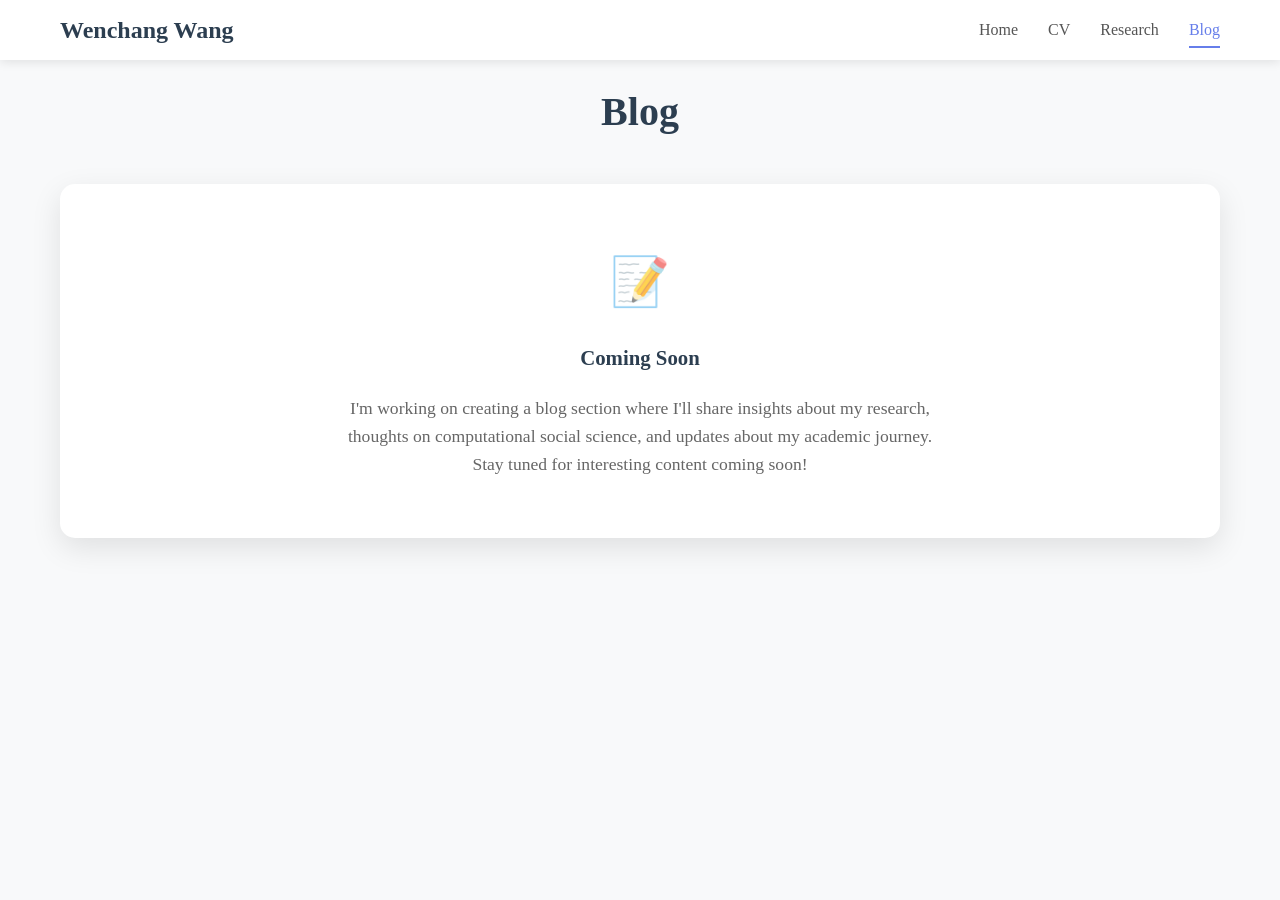
==== blog.html @ 527170c9 "Update contact info, remove upload section, change fonts to academic style" ====
<!DOCTYPE html>
<html lang="en">
<head>
    <meta charset="UTF-8">
    <meta name="viewport" content="width=device-width, initial-scale=1.0">
    <title>Blog - Wenchang Wang</title>
    <style>
        * {
            margin: 0;
            padding: 0;
            box-sizing: border-box;
        }

        body {
            font-family: 'Times New Roman', 'Georgia', 'Palatino', serif;
            line-height: 1.6;
            color: #333;
            background-color: #f8f9fa;
        }

        /* Navigation */
        .navbar {
            background: white;
            box-shadow: 0 2px 10px rgba(0,0,0,0.1);
            position: fixed;
            top: 0;
            width: 100%;
            z-index: 1000;
        }

        .nav-container {
            max-width: 1200px;
            margin: 0 auto;
            padding: 0 20px;
            display: flex;
            justify-content: space-between;
            align-items: center;
            height: 60px;
        }

        .nav-logo {
            font-size: 1.5rem;
            font-weight: 600;
            color: #2c3e50;
            text-decoration: none;
        }

        .nav-menu {
            display: flex;
            list-style: none;
            gap: 30px;
        }

        .nav-menu a {
            text-decoration: none;
            color: #555;
            font-weight: 500;
            transition: color 0.3s ease;
            padding: 8px 0;
            border-bottom: 2px solid transparent;
        }

        .nav-menu a:hover,
        .nav-menu a.active {
            color: #667eea;
            border-bottom-color: #667eea;
        }

        /* Main Content */
        .main-container {
            max-width: 1200px;
            margin: 80px auto 0;
            padding: 0 20px;
        }

        .page-title {
            text-align: center;
            color: #2c3e50;
            font-size: 2.5rem;
            margin-bottom: 40px;
            font-weight: 600;
        }

        .blog-section {
            background: white;
            border-radius: 15px;
            box-shadow: 0 10px 30px rgba(0, 0, 0, 0.1);
            padding: 60px 40px;
            margin-bottom: 30px;
            text-align: center;
        }

        .coming-soon {
            color: #667eea;
            font-size: 3rem;
            margin-bottom: 20px;
            opacity: 0.7;
        }

        .blog-message {
            color: #2c3e50;
            font-size: 1.3rem;
            margin-bottom: 20px;
        }

        .blog-description {
            color: #666;
            font-size: 1.1rem;
            max-width: 600px;
            margin: 0 auto;
            line-height: 1.6;
        }

        @media (max-width: 768px) {
            .nav-menu {
                gap: 15px;
            }

            .page-title {
                font-size: 2rem;
            }

            .blog-section {
                padding: 40px 20px;
            }

            .coming-soon {
                font-size: 2.5rem;
            }

            .blog-message {
                font-size: 1.1rem;
            }

            .blog-description {
                font-size: 1rem;
            }
        }
    </style>
</head>
<body>
    <!-- Navigation -->
    <nav class="navbar">
        <div class="nav-container">
            <a href="index.html" class="nav-logo">Wenchang Wang</a>
            <ul class="nav-menu">
                <li><a href="index.html">Home</a></li>
                <li><a href="cv.html">CV</a></li>
                <li><a href="research.html">Research</a></li>
                <li><a href="blog.html" class="active">Blog</a></li>
            </ul>
        </div>
    </nav>

    <!-- Main Content -->
    <div class="main-container">
        <h1 class="page-title">Blog</h1>

        <div class="blog-section">
            <div class="coming-soon">📝</div>
            <h2 class="blog-message">Coming Soon</h2>
            <p class="blog-description">
                I'm working on creating a blog section where I'll share insights about my research, 
                thoughts on computational social science, and updates about my academic journey. 
                Stay tuned for interesting content coming soon!
            </p>
        </div>
    </div>
</body>
</html>
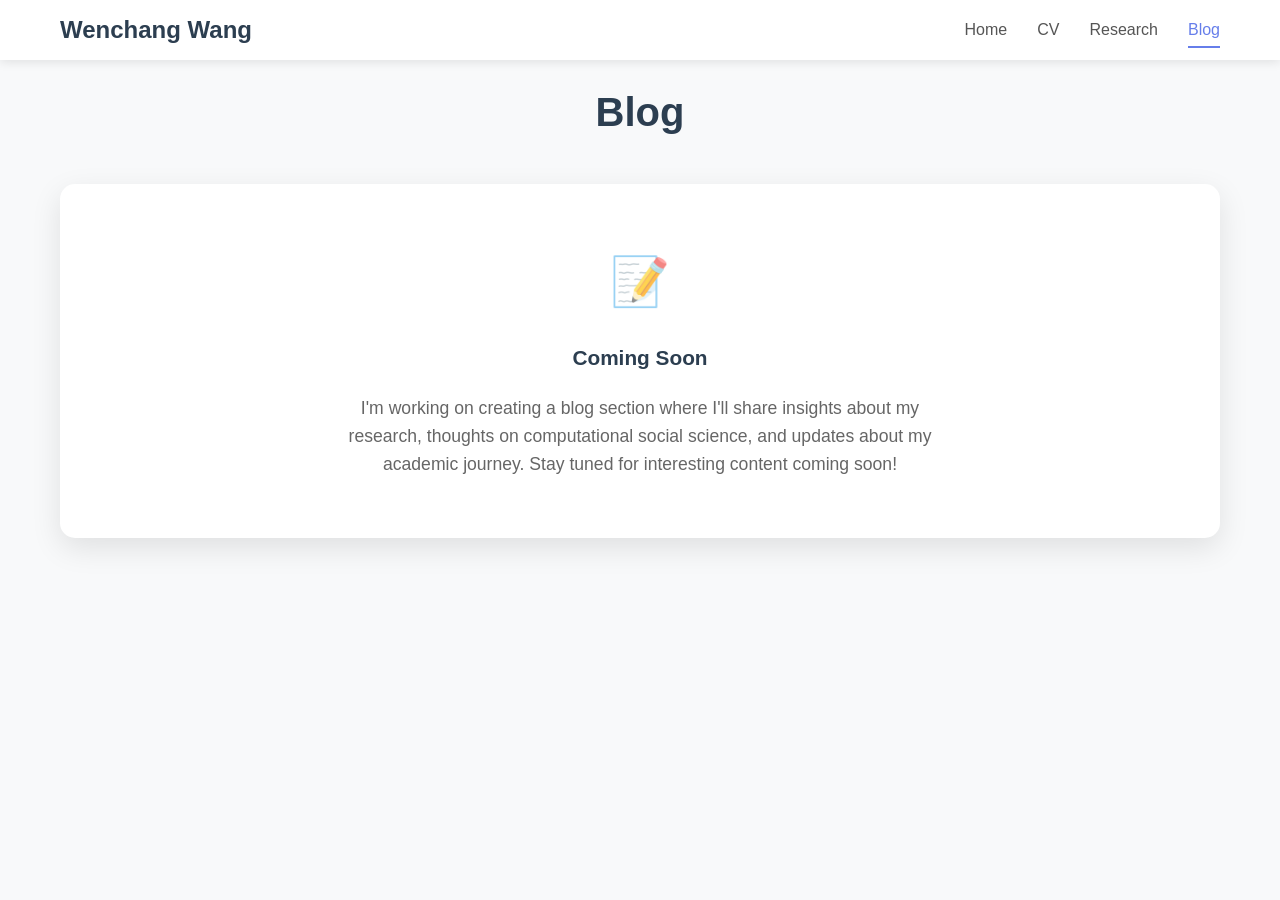
==== commit 49a2ea7a: "Update font to modern system fonts and fix X account to @divejira" ====
--- a/blog.html
+++ b/blog.html
@@ -12,7 +12,7 @@
         }
 
         body {
-            font-family: 'Times New Roman', 'Georgia', 'Palatino', serif;
+            font-family: -apple-system, BlinkMacSystemFont, 'Segoe UI', 'Roboto', 'Helvetica Neue', Arial, sans-serif;
             line-height: 1.6;
             color: #333;
             background-color: #f8f9fa;
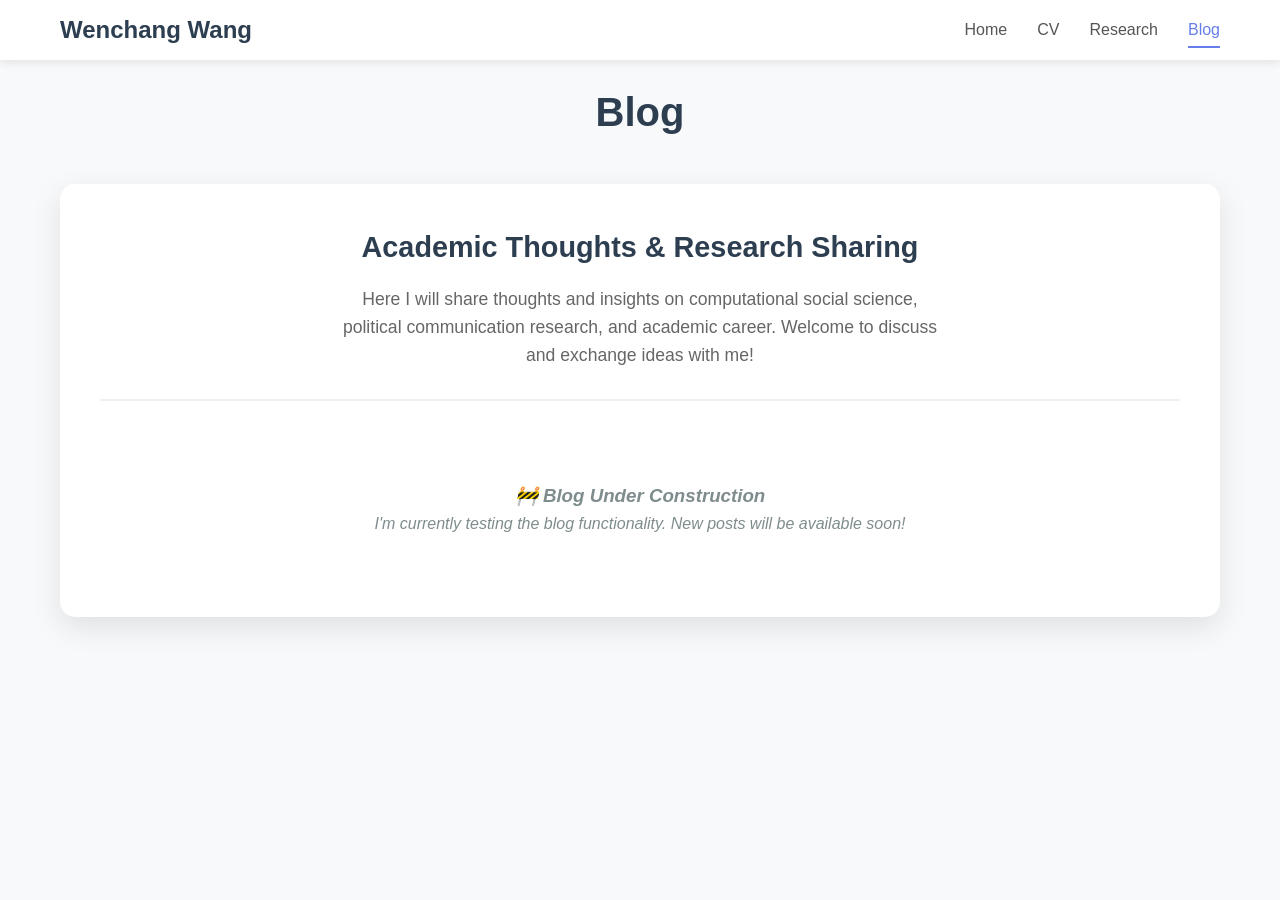
==== commit d8bded35: "Update homepage and blog: translate to English, add GitHub link, add favicon, disable blog posts for" ====
--- a/blog.html
+++ b/blog.html
@@ -85,25 +85,25 @@
             background: white;
             border-radius: 15px;
             box-shadow: 0 10px 30px rgba(0, 0, 0, 0.1);
-            padding: 60px 40px;
+            padding: 40px;
             margin-bottom: 30px;
+        }
+
+        .blog-intro {
             text-align: center;
-        }
-
-        .coming-soon {
-            color: #667eea;
-            font-size: 3rem;
-            margin-bottom: 20px;
-            opacity: 0.7;
-        }
-
-        .blog-message {
+            margin-bottom: 40px;
+            padding-bottom: 30px;
+            border-bottom: 2px solid #f0f0f0;
+        }
+
+        .blog-intro h2 {
             color: #2c3e50;
-            font-size: 1.3rem;
-            margin-bottom: 20px;
-        }
-
-        .blog-description {
+            font-size: 1.8rem;
+            margin-bottom: 15px;
+            font-weight: 600;
+        }
+
+        .blog-intro p {
             color: #666;
             font-size: 1.1rem;
             max-width: 600px;
@@ -111,6 +111,93 @@
             line-height: 1.6;
         }
 
+        .blog-list {
+            list-style: none;
+        }
+
+        .blog-item {
+            margin-bottom: 30px;
+            padding: 25px;
+            background: #f8f9fa;
+            border-radius: 10px;
+            border-left: 4px solid #667eea;
+            transition: all 0.3s ease;
+        }
+
+        .blog-item:hover {
+            transform: translateY(-2px);
+            box-shadow: 0 5px 15px rgba(0, 0, 0, 0.1);
+        }
+
+        .blog-item:last-child {
+            margin-bottom: 0;
+        }
+
+        .blog-title {
+            color: #2c3e50;
+            font-size: 1.3rem;
+            font-weight: 600;
+            margin-bottom: 10px;
+            line-height: 1.4;
+        }
+
+        .blog-title a {
+            color: inherit;
+            text-decoration: none;
+            transition: color 0.3s ease;
+        }
+
+        .blog-title a:hover {
+            color: #667eea;
+        }
+
+        .blog-meta {
+            color: #7f8c8d;
+            font-size: 0.9rem;
+            margin-bottom: 15px;
+            display: flex;
+            align-items: center;
+            gap: 20px;
+        }
+
+        .blog-date {
+            display: flex;
+            align-items: center;
+            gap: 5px;
+        }
+
+        .blog-category {
+            display: flex;
+            align-items: center;
+            gap: 5px;
+        }
+
+        .blog-excerpt {
+            color: #555;
+            line-height: 1.6;
+            margin-bottom: 15px;
+        }
+
+        .blog-read-more {
+            color: #667eea;
+            text-decoration: none;
+            font-weight: 500;
+            font-size: 0.95rem;
+            transition: color 0.3s ease;
+        }
+
+        .blog-read-more:hover {
+            color: #5a6fd8;
+            text-decoration: underline;
+        }
+
+        .no-posts {
+            text-align: center;
+            color: #7f8c8d;
+            font-style: italic;
+            padding: 40px 20px;
+        }
+
         @media (max-width: 768px) {
             .nav-menu {
                 gap: 15px;
@@ -121,19 +208,21 @@
             }
 
             .blog-section {
-                padding: 40px 20px;
-            }
-
-            .coming-soon {
-                font-size: 2.5rem;
-            }
-
-            .blog-message {
-                font-size: 1.1rem;
-            }
-
-            .blog-description {
-                font-size: 1rem;
+                padding: 20px;
+            }
+
+            .blog-item {
+                padding: 20px;
+            }
+
+            .blog-title {
+                font-size: 1.2rem;
+            }
+
+            .blog-meta {
+                flex-direction: column;
+                align-items: flex-start;
+                gap: 8px;
             }
         }
     </style>
@@ -157,13 +246,80 @@
         <h1 class="page-title">Blog</h1>
 
         <div class="blog-section">
-            <div class="coming-soon">📝</div>
-            <h2 class="blog-message">Coming Soon</h2>
-            <p class="blog-description">
-                I'm working on creating a blog section where I'll share insights about my research, 
-                thoughts on computational social science, and updates about my academic journey. 
-                Stay tuned for interesting content coming soon!
-            </p>
+            <div class="blog-intro">
+                <h2>Academic Thoughts & Research Sharing</h2>
+                <p>Here I will share thoughts and insights on computational social science, political communication research, and academic career. Welcome to discuss and exchange ideas with me!</p>
+            </div>
+
+            <!-- Blog posts are currently disabled for testing purposes -->
+            <!-- 
+            <ul class="blog-list">
+                <li class="blog-item">
+                    <h3 class="blog-title">
+                        <a href="blog/computational-social-science-introduction.html">Introduction to Computational Social Science: From Traditional Research to Data-Driven Methods</a>
+                    </h3>
+                    <div class="blog-meta">
+                        <div class="blog-date">
+                            <span>📅</span>
+                            <span>December 15, 2024</span>
+                        </div>
+                        <div class="blog-category">
+                            <span>🏷️</span>
+                            <span>Research Methods</span>
+                        </div>
+                    </div>
+                    <div class="blog-excerpt">
+                        Computational social science, as an emerging interdisciplinary field, is changing how we understand social phenomena. This article introduces the basic concepts and main research methods of computational social science, and how to combine traditional social science theories with modern computational technologies...
+                    </div>
+                    <a href="blog/computational-social-science-introduction.html" class="blog-read-more">Read More →</a>
+                </li>
+
+                <li class="blog-item">
+                    <h3 class="blog-title">
+                        <a href="blog/political-communication-online-communities.html">Political Communication in Online Communities: How Platform Policy Changes Affect User Behavior</a>
+                    </h3>
+                    <div class="blog-meta">
+                        <div class="blog-date">
+                            <span>📅</span>
+                            <span>December 10, 2024</span>
+                        </div>
+                        <div class="blog-category">
+                            <span>🏷️</span>
+                            <span>Political Communication</span>
+                        </div>
+                    </div>
+                    <div class="blog-excerpt">
+                        Social media platform policy changes have had profound impacts on users' political discussion behavior. Through analyzing Weibo platform data, we found that platform governance measures not only changed content distribution but also reshaped interaction patterns among users...
+                    </div>
+                    <a href="blog/political-communication-online-communities.html" class="blog-read-more">Read More →</a>
+                </li>
+
+                <li class="blog-item">
+                    <h3 class="blog-title">
+                        <a href="blog/multimodal-data-analysis.html">Applications and Challenges of Multimodal Data Analysis in Communication Research</a>
+                    </h3>
+                    <div class="blog-meta">
+                        <div class="blog-date">
+                            <span>📅</span>
+                            <span>December 5, 2024</span>
+                        </div>
+                        <div class="blog-category">
+                            <span>🏷️</span>
+                            <span>Data Analysis</span>
+                        </div>
+                    </div>
+                    <div class="blog-excerpt">
+                        With the diversification of social media content, traditional text analysis methods can no longer fully capture all the information in user expressions. Multimodal data analysis provides us with new research perspectives, but also brings technical and methodological challenges...
+                    </div>
+                    <a href="blog/multimodal-data-analysis.html" class="blog-read-more">Read More →</a>
+                </li>
+            </ul>
+            -->
+            
+            <div class="no-posts">
+                <h3>🚧 Blog Under Construction</h3>
+                <p>I'm currently testing the blog functionality. New posts will be available soon!</p>
+            </div>
         </div>
     </div>
 </body>
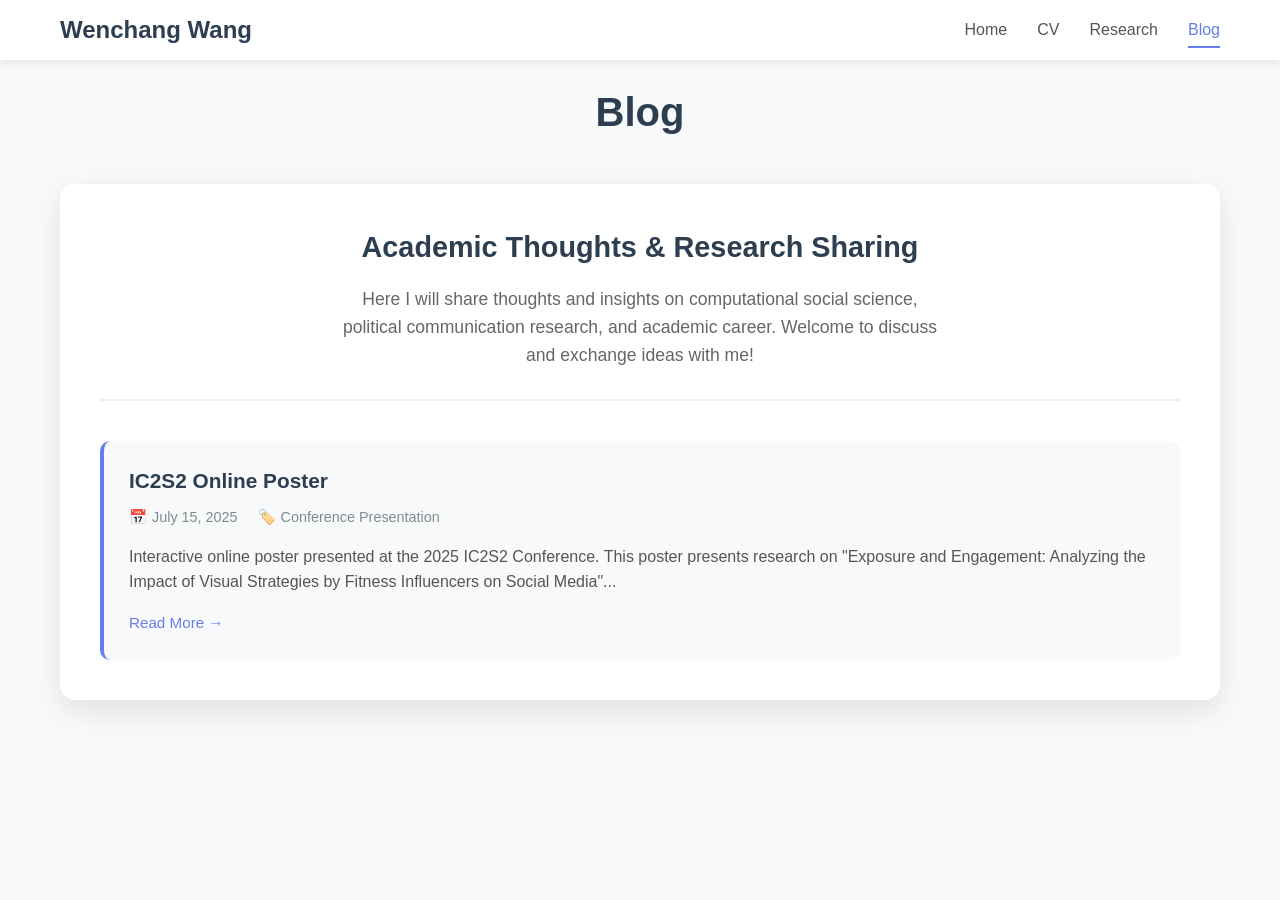
==== commit d006be17: "Add IC2S2 Online Poster to blog" ====
--- a/blog.html
+++ b/blog.html
@@ -251,75 +251,27 @@
                 <p>Here I will share thoughts and insights on computational social science, political communication research, and academic career. Welcome to discuss and exchange ideas with me!</p>
             </div>
 
-            <!-- Blog posts are currently disabled for testing purposes -->
-            <!-- 
             <ul class="blog-list">
                 <li class="blog-item">
                     <h3 class="blog-title">
-                        <a href="blog/computational-social-science-introduction.html">Introduction to Computational Social Science: From Traditional Research to Data-Driven Methods</a>
+                        <a href="blog1/ic2s2-online-poster.html">IC2S2 Online Poster</a>
                     </h3>
                     <div class="blog-meta">
                         <div class="blog-date">
                             <span>📅</span>
-                            <span>December 15, 2024</span>
+                            <span>July 15, 2025</span>
                         </div>
                         <div class="blog-category">
                             <span>🏷️</span>
-                            <span>Research Methods</span>
+                            <span>Conference Presentation</span>
                         </div>
                     </div>
                     <div class="blog-excerpt">
-                        Computational social science, as an emerging interdisciplinary field, is changing how we understand social phenomena. This article introduces the basic concepts and main research methods of computational social science, and how to combine traditional social science theories with modern computational technologies...
+                        Interactive online poster presented at the 2025 IC2S2 Conference. This poster presents research on "Exposure and Engagement: Analyzing the Impact of Visual Strategies by Fitness Influencers on Social Media"...
                     </div>
-                    <a href="blog/computational-social-science-introduction.html" class="blog-read-more">Read More →</a>
-                </li>
-
-                <li class="blog-item">
-                    <h3 class="blog-title">
-                        <a href="blog/political-communication-online-communities.html">Political Communication in Online Communities: How Platform Policy Changes Affect User Behavior</a>
-                    </h3>
-                    <div class="blog-meta">
-                        <div class="blog-date">
-                            <span>📅</span>
-                            <span>December 10, 2024</span>
-                        </div>
-                        <div class="blog-category">
-                            <span>🏷️</span>
-                            <span>Political Communication</span>
-                        </div>
-                    </div>
-                    <div class="blog-excerpt">
-                        Social media platform policy changes have had profound impacts on users' political discussion behavior. Through analyzing Weibo platform data, we found that platform governance measures not only changed content distribution but also reshaped interaction patterns among users...
-                    </div>
-                    <a href="blog/political-communication-online-communities.html" class="blog-read-more">Read More →</a>
-                </li>
-
-                <li class="blog-item">
-                    <h3 class="blog-title">
-                        <a href="blog/multimodal-data-analysis.html">Applications and Challenges of Multimodal Data Analysis in Communication Research</a>
-                    </h3>
-                    <div class="blog-meta">
-                        <div class="blog-date">
-                            <span>📅</span>
-                            <span>December 5, 2024</span>
-                        </div>
-                        <div class="blog-category">
-                            <span>🏷️</span>
-                            <span>Data Analysis</span>
-                        </div>
-                    </div>
-                    <div class="blog-excerpt">
-                        With the diversification of social media content, traditional text analysis methods can no longer fully capture all the information in user expressions. Multimodal data analysis provides us with new research perspectives, but also brings technical and methodological challenges...
-                    </div>
-                    <a href="blog/multimodal-data-analysis.html" class="blog-read-more">Read More →</a>
+                    <a href="blog1/ic2s2-online-poster.html" class="blog-read-more">Read More →</a>
                 </li>
             </ul>
-            -->
-            
-            <div class="no-posts">
-                <h3>🚧 Blog Under Construction</h3>
-                <p>I'm currently testing the blog functionality. New posts will be available soon!</p>
-            </div>
         </div>
     </div>
 </body>
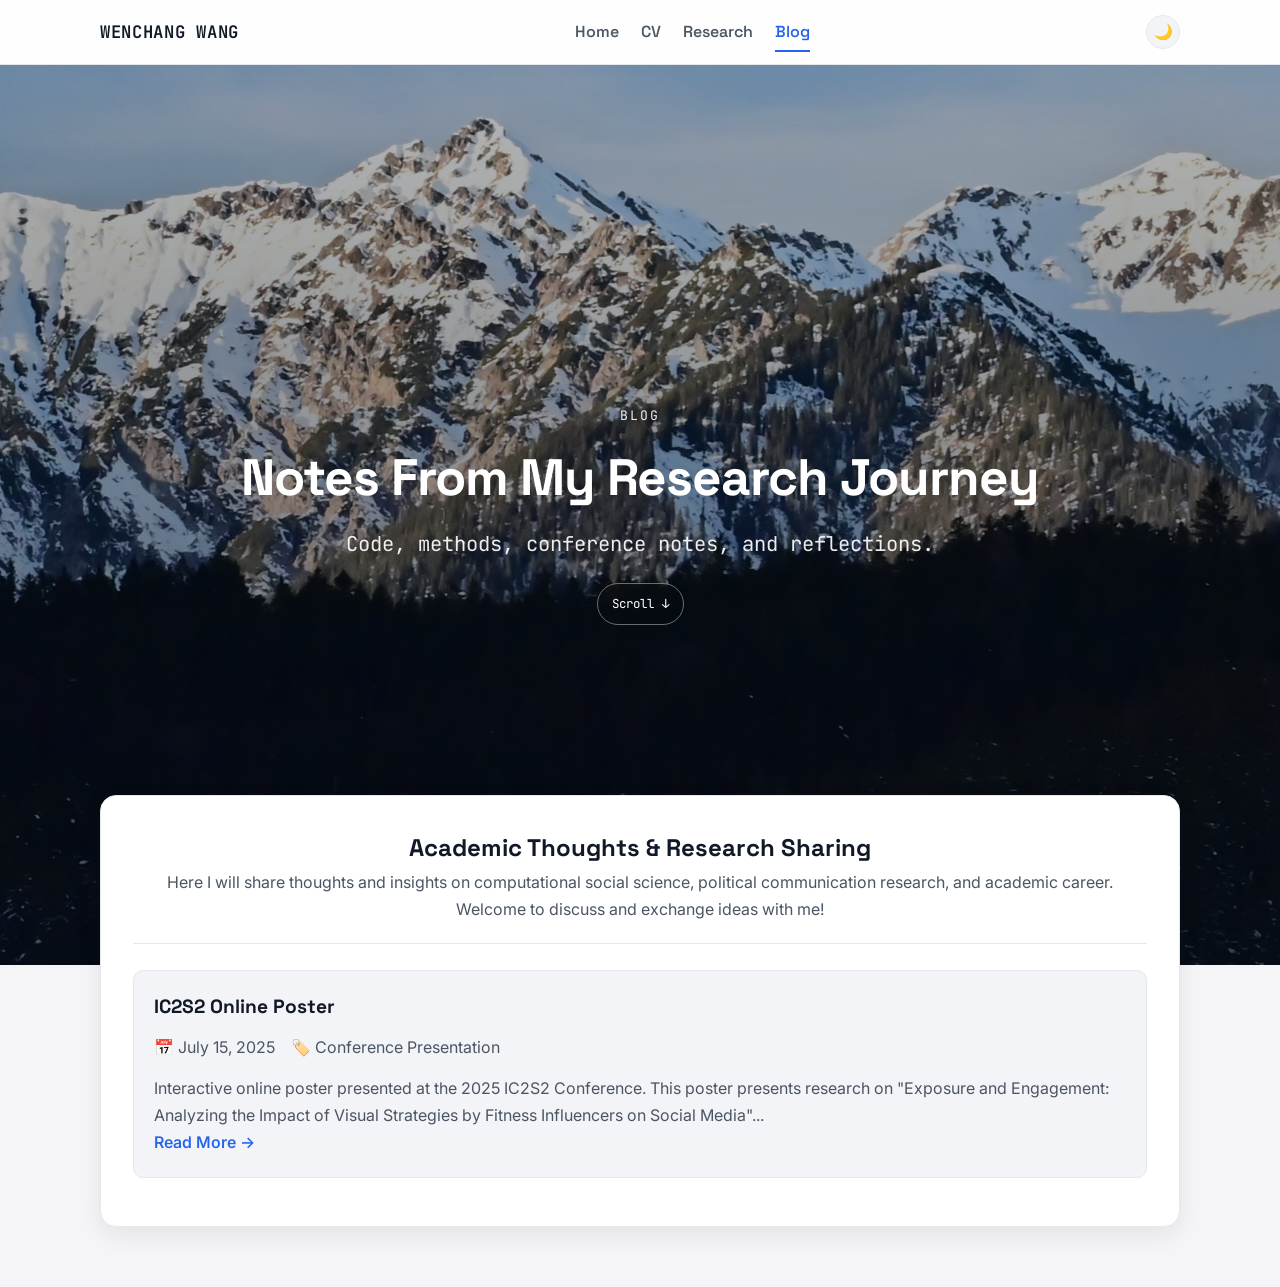
==== commit 11bbd55a: "Redesign the site with a dynamic full-screen hero experience and unified tech-forward styling. This " ====
--- a/blog.html
+++ b/blog.html
@@ -4,230 +4,9 @@
     <meta charset="UTF-8">
     <meta name="viewport" content="width=device-width, initial-scale=1.0">
     <title>Blog - Wenchang Wang</title>
-    <style>
-        * {
-            margin: 0;
-            padding: 0;
-            box-sizing: border-box;
-        }
-
-        body {
-            font-family: -apple-system, BlinkMacSystemFont, 'Segoe UI', 'Roboto', 'Helvetica Neue', Arial, sans-serif;
-            line-height: 1.6;
-            color: #333;
-            background-color: #f8f9fa;
-        }
-
-        /* Navigation */
-        .navbar {
-            background: white;
-            box-shadow: 0 2px 10px rgba(0,0,0,0.1);
-            position: fixed;
-            top: 0;
-            width: 100%;
-            z-index: 1000;
-        }
-
-        .nav-container {
-            max-width: 1200px;
-            margin: 0 auto;
-            padding: 0 20px;
-            display: flex;
-            justify-content: space-between;
-            align-items: center;
-            height: 60px;
-        }
-
-        .nav-logo {
-            font-size: 1.5rem;
-            font-weight: 600;
-            color: #2c3e50;
-            text-decoration: none;
-        }
-
-        .nav-menu {
-            display: flex;
-            list-style: none;
-            gap: 30px;
-        }
-
-        .nav-menu a {
-            text-decoration: none;
-            color: #555;
-            font-weight: 500;
-            transition: color 0.3s ease;
-            padding: 8px 0;
-            border-bottom: 2px solid transparent;
-        }
-
-        .nav-menu a:hover,
-        .nav-menu a.active {
-            color: #667eea;
-            border-bottom-color: #667eea;
-        }
-
-        /* Main Content */
-        .main-container {
-            max-width: 1200px;
-            margin: 80px auto 0;
-            padding: 0 20px;
-        }
-
-        .page-title {
-            text-align: center;
-            color: #2c3e50;
-            font-size: 2.5rem;
-            margin-bottom: 40px;
-            font-weight: 600;
-        }
-
-        .blog-section {
-            background: white;
-            border-radius: 15px;
-            box-shadow: 0 10px 30px rgba(0, 0, 0, 0.1);
-            padding: 40px;
-            margin-bottom: 30px;
-        }
-
-        .blog-intro {
-            text-align: center;
-            margin-bottom: 40px;
-            padding-bottom: 30px;
-            border-bottom: 2px solid #f0f0f0;
-        }
-
-        .blog-intro h2 {
-            color: #2c3e50;
-            font-size: 1.8rem;
-            margin-bottom: 15px;
-            font-weight: 600;
-        }
-
-        .blog-intro p {
-            color: #666;
-            font-size: 1.1rem;
-            max-width: 600px;
-            margin: 0 auto;
-            line-height: 1.6;
-        }
-
-        .blog-list {
-            list-style: none;
-        }
-
-        .blog-item {
-            margin-bottom: 30px;
-            padding: 25px;
-            background: #f8f9fa;
-            border-radius: 10px;
-            border-left: 4px solid #667eea;
-            transition: all 0.3s ease;
-        }
-
-        .blog-item:hover {
-            transform: translateY(-2px);
-            box-shadow: 0 5px 15px rgba(0, 0, 0, 0.1);
-        }
-
-        .blog-item:last-child {
-            margin-bottom: 0;
-        }
-
-        .blog-title {
-            color: #2c3e50;
-            font-size: 1.3rem;
-            font-weight: 600;
-            margin-bottom: 10px;
-            line-height: 1.4;
-        }
-
-        .blog-title a {
-            color: inherit;
-            text-decoration: none;
-            transition: color 0.3s ease;
-        }
-
-        .blog-title a:hover {
-            color: #667eea;
-        }
-
-        .blog-meta {
-            color: #7f8c8d;
-            font-size: 0.9rem;
-            margin-bottom: 15px;
-            display: flex;
-            align-items: center;
-            gap: 20px;
-        }
-
-        .blog-date {
-            display: flex;
-            align-items: center;
-            gap: 5px;
-        }
-
-        .blog-category {
-            display: flex;
-            align-items: center;
-            gap: 5px;
-        }
-
-        .blog-excerpt {
-            color: #555;
-            line-height: 1.6;
-            margin-bottom: 15px;
-        }
-
-        .blog-read-more {
-            color: #667eea;
-            text-decoration: none;
-            font-weight: 500;
-            font-size: 0.95rem;
-            transition: color 0.3s ease;
-        }
-
-        .blog-read-more:hover {
-            color: #5a6fd8;
-            text-decoration: underline;
-        }
-
-        .no-posts {
-            text-align: center;
-            color: #7f8c8d;
-            font-style: italic;
-            padding: 40px 20px;
-        }
-
-        @media (max-width: 768px) {
-            .nav-menu {
-                gap: 15px;
-            }
-
-            .page-title {
-                font-size: 2rem;
-            }
-
-            .blog-section {
-                padding: 20px;
-            }
-
-            .blog-item {
-                padding: 20px;
-            }
-
-            .blog-title {
-                font-size: 1.2rem;
-            }
-
-            .blog-meta {
-                flex-direction: column;
-                align-items: flex-start;
-                gap: 8px;
-            }
-        }
-    </style>
+    <link rel="stylesheet" href="styles/main.css">
 </head>
-<body>
+<body class="has-hero">
     <!-- Navigation -->
     <nav class="navbar">
         <div class="nav-container">
@@ -238,12 +17,24 @@
                 <li><a href="research.html">Research</a></li>
                 <li><a href="blog.html" class="active">Blog</a></li>
             </ul>
+            <button class="theme-toggle" data-theme-toggle type="button">theme: auto</button>
         </div>
     </nav>
 
+    <div class="header-banner">
+        <img src="images/banner.JPG" alt="Blog Banner" class="banner-image">
+        <div class="banner-overlay">
+            <div class="hero-inner">
+                <p class="hero-kicker">Blog</p>
+                <h1>Notes From My Research Journey</h1>
+                <p class="hero-subtitle">Code, methods, conference notes, and reflections.</p>
+                <a href="#main-content" class="hero-scroll" data-scroll-next>Scroll</a>
+            </div>
+        </div>
+    </div>
+
     <!-- Main Content -->
-    <div class="main-container">
-        <h1 class="page-title">Blog</h1>
+    <div class="main-container" id="main-content">
 
         <div class="blog-section">
             <div class="blog-intro">
@@ -274,5 +65,6 @@
             </ul>
         </div>
     </div>
+    <script src="scripts/main.js" defer></script>
 </body>
 </html>
--- a/styles/main.css
+++ b/styles/main.css
@@ -0,0 +1,830 @@
+@import url("https://fonts.googleapis.com/css2?family=Inter:wght@400;500;600;700;800&family=JetBrains+Mono:wght@400;500;600&family=Space+Grotesk:wght@500;600;700&display=swap");
+
+:root {
+    color-scheme: light dark;
+    --font-sans: "Inter", "SF Pro Text", -apple-system, BlinkMacSystemFont, "Segoe UI", Roboto, "Helvetica Neue", Arial, sans-serif;
+    --font-display: "Space Grotesk", "Avenir Next", "SF Pro Display", "Inter", sans-serif;
+    --font-mono: "SF Mono", "JetBrains Mono", "Fira Code", Menlo, Monaco, Consolas, "Liberation Mono", monospace;
+
+    --bg: #f5f5f7;
+    --bg-elev: #ffffff;
+    --bg-soft: #f2f4f7;
+    --text: #111827;
+    --text-muted: #4b5563;
+    --border: #e5e7eb;
+    --primary: #2563eb;
+    --primary-soft: #dbeafe;
+    --shadow: 0 8px 24px rgba(15, 23, 42, 0.08);
+    --radius: 16px;
+    --radius-sm: 10px;
+    --space: 24px;
+}
+
+@media (prefers-color-scheme: dark) {
+    :root {
+        --bg: #0b0d10;
+        --bg-elev: #11141a;
+        --bg-soft: #171b23;
+        --text: #e5e7eb;
+        --text-muted: #9ca3af;
+        --border: #1f2937;
+        --primary: #60a5fa;
+        --primary-soft: rgba(96, 165, 250, 0.14);
+        --shadow: 0 10px 30px rgba(0, 0, 0, 0.35);
+    }
+}
+
+html[data-theme="light"] {
+    --bg: #f5f5f7;
+    --bg-elev: #ffffff;
+    --bg-soft: #f2f4f7;
+    --text: #111827;
+    --text-muted: #4b5563;
+    --border: #e5e7eb;
+    --primary: #2563eb;
+    --primary-soft: #dbeafe;
+}
+
+html[data-theme="dark"] {
+    --bg: #0b0d10;
+    --bg-elev: #11141a;
+    --bg-soft: #171b23;
+    --text: #e5e7eb;
+    --text-muted: #9ca3af;
+    --border: #1f2937;
+    --primary: #60a5fa;
+    --primary-soft: rgba(96, 165, 250, 0.14);
+}
+
+* {
+    margin: 0;
+    padding: 0;
+    box-sizing: border-box;
+}
+
+body {
+    font-family: var(--font-sans);
+    line-height: 1.7;
+    color: var(--text);
+    background: var(--bg);
+    transition: background-color 0.25s ease, color 0.25s ease;
+}
+
+body.has-hero {
+    overflow-x: hidden;
+}
+
+a {
+    color: var(--primary);
+}
+
+.navbar {
+    background: color-mix(in srgb, var(--bg-elev) 88%, transparent);
+    border-bottom: 1px solid var(--border);
+    position: sticky;
+    top: 0;
+    width: 100%;
+    z-index: 1000;
+    backdrop-filter: blur(14px);
+}
+
+.navbar.scrolled {
+    box-shadow: var(--shadow);
+}
+
+.nav-container {
+    max-width: 1120px;
+    margin: 0 auto;
+    padding: 0 20px;
+    display: flex;
+    justify-content: space-between;
+    align-items: center;
+    min-height: 64px;
+    gap: 16px;
+}
+
+.nav-logo {
+    font-size: 1.08rem;
+    font-weight: 620;
+    color: var(--text);
+    text-decoration: none;
+    letter-spacing: 0.04em;
+    text-transform: uppercase;
+    font-family: var(--font-mono);
+}
+
+.nav-menu {
+    display: flex;
+    list-style: none;
+    gap: 22px;
+}
+
+.nav-menu a {
+    text-decoration: none;
+    color: var(--text-muted);
+    font-weight: 560;
+    padding: 8px 0;
+    border-bottom: 2px solid transparent;
+    transition: all 0.2s ease;
+    font-family: var(--font-display);
+}
+
+.nav-menu a:hover,
+.nav-menu a.active {
+    color: var(--primary);
+    border-bottom-color: var(--primary);
+}
+
+.theme-toggle {
+    border: 1px solid var(--border);
+    background: var(--bg-soft);
+    color: var(--text);
+    border-radius: 999px;
+    width: 34px;
+    height: 34px;
+    padding: 0;
+    display: inline-flex;
+    align-items: center;
+    justify-content: center;
+    font-size: 0.95rem;
+    cursor: pointer;
+    transition: all 0.2s ease;
+}
+
+.theme-toggle:hover {
+    border-color: var(--primary);
+    color: var(--primary);
+}
+
+.main-container {
+    max-width: 1120px;
+    margin: 24px auto 0;
+    padding: 0 20px 36px;
+}
+
+body.has-hero .main-container {
+    margin: -20svh auto 0;
+    position: relative;
+    z-index: 20;
+    padding-top: 10px;
+}
+
+.card,
+.profile-section,
+.education-section,
+.awards-section,
+.cv-section,
+.research-section,
+.blog-section,
+.article-header,
+.article-content,
+.page-description {
+    background: var(--bg-elev);
+    border: 1px solid var(--border);
+    border-radius: var(--radius);
+    box-shadow: var(--shadow);
+}
+
+.profile-section,
+.education-section,
+.awards-section,
+.cv-section,
+.research-section,
+.blog-section,
+.article-header,
+.article-content,
+.page-description {
+    padding: 32px;
+    margin-bottom: var(--space);
+}
+
+.section-title,
+.page-title {
+    color: var(--text);
+    letter-spacing: -0.01em;
+}
+
+.section-title {
+    font-size: 1.7rem;
+    font-weight: 670;
+    margin-bottom: 24px;
+    font-family: var(--font-display);
+}
+
+.page-title {
+    text-align: center;
+    font-size: 2.2rem;
+    font-weight: 700;
+    margin: 8px 0 26px;
+    font-family: var(--font-display);
+}
+
+.header-banner {
+    width: 100%;
+    height: 100svh;
+    min-height: 100svh;
+    position: sticky;
+    top: 0;
+    z-index: 0;
+    overflow: hidden;
+    isolation: isolate;
+    transform: translateY(calc(var(--hero-shift, 0px) * -1));
+    transition: transform 0.08s linear;
+}
+
+.banner-image {
+    width: 100%;
+    height: 100%;
+    object-fit: cover;
+    object-position: center 26%;
+    filter: saturate(0.92) contrast(1.02);
+    transform: scale(calc(1.08 + (var(--hero-progress, 0) * 0.08)));
+    transform-origin: center center;
+    transition: transform 0.08s linear;
+    will-change: transform;
+}
+
+.banner-overlay {
+    position: absolute;
+    inset: 0;
+    background: linear-gradient(
+        180deg,
+        rgba(8, 13, 22, calc(0.3 + var(--hero-progress, 0) * 0.08)),
+        rgba(8, 13, 22, calc(0.66 + var(--hero-progress, 0) * 0.12))
+    );
+    display: flex;
+    align-items: center;
+    justify-content: center;
+}
+
+.hero-inner {
+    position: relative;
+    z-index: 1;
+    color: #fff;
+    text-align: center;
+    padding: 0 16px;
+    transform: translateY(calc(var(--hero-progress, 0) * -14px));
+    transition: transform 0.08s linear, opacity 0.08s linear;
+}
+
+.hero-avatar {
+    width: clamp(108px, 14vw, 152px);
+    height: clamp(108px, 14vw, 152px);
+    object-fit: cover;
+    border-radius: 999px;
+    border: 3px solid rgba(255, 255, 255, 0.86);
+    box-shadow: 0 18px 38px rgba(0, 0, 0, 0.32);
+    margin-bottom: 16px;
+}
+
+.hero-kicker {
+    font-size: 0.82rem;
+    text-transform: uppercase;
+    letter-spacing: 0.16em;
+    font-family: var(--font-mono);
+    opacity: 0.92;
+    margin-bottom: 6px;
+}
+
+.hero-inner h1 {
+    font-size: clamp(2rem, 5vw, 3.2rem);
+    font-weight: 700;
+    font-family: var(--font-display);
+    letter-spacing: -0.02em;
+}
+
+.hero-subtitle {
+    margin-top: 6px;
+    font-size: clamp(1rem, 2.2vw, 1.28rem);
+    opacity: 0.92;
+    font-family: var(--font-mono);
+}
+
+.hero-scroll {
+    margin-top: 22px;
+    display: inline-flex;
+    align-items: center;
+    gap: 8px;
+    text-decoration: none;
+    color: #fff;
+    border: 1px solid rgba(255, 255, 255, 0.4);
+    border-radius: 999px;
+    padding: 9px 14px;
+    font-family: var(--font-mono);
+    font-size: 0.78rem;
+    backdrop-filter: blur(6px);
+}
+
+.hero-scroll::after {
+    content: "↓";
+}
+
+.header-banner.is-scrolling .hero-inner {
+    transform: translateY(calc(-12px - (var(--hero-progress, 0) * 4px)));
+    opacity: 0.94;
+}
+
+.header-banner.is-scrolling .banner-image {
+    transform: scale(calc(1.12 + (var(--hero-progress, 0) * 0.06)));
+}
+
+.profile-grid {
+    display: grid;
+    grid-template-columns: 1fr 300px;
+    gap: 30px;
+    align-items: start;
+}
+
+.profile-info h2,
+.contact-info h3,
+.news-section h3,
+.education-content h3,
+.blog-intro h2 {
+    color: var(--text);
+    font-family: var(--font-display);
+}
+
+.bio {
+    color: var(--text-muted);
+    font-size: 1.02rem;
+}
+
+.bio p {
+    margin-bottom: 14px;
+}
+
+.bio ol {
+    margin: 0 0 14px 22px;
+}
+
+.news-section {
+    margin-top: 14px;
+    padding: 18px;
+    border-radius: var(--radius-sm);
+    border: 1px solid var(--border);
+    background: var(--bg-soft);
+}
+
+.news-list {
+    margin: 0;
+    padding-left: 20px;
+    color: var(--text-muted);
+}
+
+.news-list li {
+    margin-bottom: 8px;
+}
+
+.seo-keywords {
+    margin-top: 14px;
+    display: flex;
+    flex-wrap: wrap;
+    gap: 8px;
+}
+
+.keyword-chip {
+    padding: 5px 10px;
+    border-radius: 999px;
+    border: 1px solid var(--border);
+    background: var(--bg-soft);
+    color: var(--text-muted);
+    font-size: 0.76rem;
+    font-family: var(--font-mono);
+}
+
+.profile-sidebar {
+    text-align: center;
+}
+
+.profile-photo {
+    width: 190px;
+    height: 190px;
+    border-radius: 999px;
+    object-fit: cover;
+    border: 3px solid var(--bg-elev);
+    box-shadow: var(--shadow);
+    margin-bottom: 16px;
+}
+
+.contact-info {
+    text-align: left;
+    background: var(--bg-soft);
+    border: 1px solid var(--border);
+    border-radius: var(--radius-sm);
+    padding: 20px;
+}
+
+.contact-item {
+    display: flex;
+    align-items: center;
+    margin-bottom: 10px;
+}
+
+.contact-icon {
+    width: 18px;
+    height: 18px;
+    margin-right: 10px;
+    color: var(--text-muted);
+}
+
+.contact-link {
+    color: var(--primary);
+    text-decoration: none;
+    font-size: 0.95rem;
+}
+
+.contact-link:hover {
+    text-decoration: underline;
+}
+
+.education-grid {
+    display: grid;
+    gap: 16px;
+}
+
+.education-item,
+.research-item,
+.blog-item {
+    background: var(--bg-soft);
+    border: 1px solid var(--border);
+    border-radius: var(--radius-sm);
+    transition: transform 0.2s ease, box-shadow 0.2s ease;
+}
+
+.education-item:hover,
+.research-item:hover,
+.blog-item:hover {
+    transform: translateY(-2px);
+    box-shadow: var(--shadow);
+}
+
+.education-item {
+    display: grid;
+    grid-template-columns: 72px 1fr;
+    gap: 16px;
+    padding: 18px;
+}
+
+.school-logo {
+    width: 72px;
+    height: 72px;
+    object-fit: cover;
+    border-radius: 50%;
+    border: 1px solid var(--border);
+    background: var(--bg-elev);
+    padding: 8px;
+}
+
+.education-content h3 {
+    font-size: 1.1rem;
+}
+
+.education-content .degree {
+    color: var(--primary);
+    margin: 2px 0 4px;
+    font-weight: 560;
+}
+
+.education-content .date-location,
+.education-content .description,
+.blog-meta,
+.research-date,
+.no-posts {
+    color: var(--text-muted);
+}
+
+.education-content .description {
+    font-size: 0.92rem;
+}
+
+.awards-list {
+    list-style: none;
+}
+
+.award-item {
+    display: flex;
+    justify-content: space-between;
+    padding: 12px 0;
+    border-bottom: 1px solid var(--border);
+}
+
+.award-item:last-child {
+    border-bottom: none;
+}
+
+.award-name {
+    color: var(--text);
+}
+
+.award-year {
+    color: var(--primary);
+    font-family: var(--font-mono);
+}
+
+.cv-download {
+    text-align: center;
+    padding: 40px 20px;
+}
+
+.download-button {
+    display: inline-flex;
+    align-items: center;
+    gap: 10px;
+    padding: 12px 26px;
+    border-radius: 999px;
+    border: 1px solid var(--border);
+    background: var(--primary);
+    color: #fff;
+    text-decoration: none;
+    font-weight: 620;
+    box-shadow: var(--shadow);
+}
+
+.download-button:hover {
+    opacity: 0.92;
+}
+
+.download-icon {
+    width: 22px;
+    height: 22px;
+}
+
+.research-item {
+    padding: 18px;
+    margin-bottom: 14px;
+}
+
+.research-title {
+    font-size: 1.06rem;
+    font-weight: 620;
+    color: var(--text);
+    font-family: var(--font-display);
+}
+
+.research-authors {
+    margin-top: 6px;
+    color: var(--primary);
+}
+
+.research-venue {
+    margin-top: 4px;
+    color: var(--text-muted);
+    font-style: italic;
+}
+
+.research-date {
+    margin-top: 6px;
+    font-size: 0.95rem;
+}
+
+.research-status,
+.tag {
+    display: inline-flex;
+    align-items: center;
+    gap: 4px;
+    margin-left: 8px;
+    border-radius: 999px;
+    padding: 2px 10px;
+    font-size: 0.74rem;
+    font-family: var(--font-mono);
+    border: 1px solid var(--border);
+    background: var(--primary-soft);
+    color: var(--primary);
+}
+
+.research-status.revise {
+    color: #d97706;
+    background: color-mix(in srgb, #fbbf24 22%, transparent);
+}
+
+.research-status.award {
+    color: #dc2626;
+    background: color-mix(in srgb, #f87171 18%, transparent);
+}
+
+.works-progress {
+    list-style: none;
+}
+
+.works-progress li {
+    margin-bottom: 12px;
+    padding: 14px;
+    border-radius: var(--radius-sm);
+    background: var(--bg-soft);
+    border: 1px solid var(--border);
+}
+
+.blog-intro {
+    text-align: center;
+    margin-bottom: 26px;
+    padding-bottom: 20px;
+    border-bottom: 1px solid var(--border);
+}
+
+.blog-intro p,
+.blog-excerpt,
+.article-content p,
+.article-content li {
+    color: var(--text-muted);
+}
+
+.blog-list {
+    list-style: none;
+}
+
+.blog-item {
+    margin-bottom: 16px;
+    padding: 20px;
+}
+
+.blog-title {
+    font-size: 1.2rem;
+    color: var(--text);
+    font-family: var(--font-display);
+}
+
+.blog-title a {
+    color: inherit;
+    text-decoration: none;
+}
+
+.blog-title a:hover,
+.blog-read-more:hover {
+    color: var(--primary);
+}
+
+.blog-meta {
+    margin: 10px 0 14px;
+    display: flex;
+    gap: 16px;
+}
+
+.blog-date,
+.blog-category {
+    display: inline-flex;
+    gap: 4px;
+    align-items: center;
+}
+
+.blog-read-more,
+.back-to-blog a {
+    color: var(--primary);
+    text-decoration: none;
+    font-weight: 560;
+}
+
+.main-content {
+    max-width: 1120px;
+    margin: 24px auto 0;
+    padding: 0 20px 36px;
+}
+
+.back-to-blog {
+    margin-bottom: 18px;
+}
+
+.article-title {
+    color: var(--text);
+    font-size: clamp(1.7rem, 4vw, 2.3rem);
+    line-height: 1.3;
+    font-family: var(--font-display);
+}
+
+.article-meta {
+    margin-top: 16px;
+    display: flex;
+    flex-wrap: wrap;
+    gap: 18px;
+    color: var(--text-muted);
+}
+
+.article-content h2 {
+    margin: 20px 0 12px;
+    font-size: 1.45rem;
+    border-bottom: 1px solid var(--border);
+    padding-bottom: 8px;
+}
+
+.article-content h3 {
+    margin: 16px 0 10px;
+    font-size: 1.2rem;
+}
+
+.article-content ul,
+.article-content ol {
+    margin: 12px 0 12px 24px;
+}
+
+.article-content blockquote {
+    margin: 16px 0;
+    padding: 14px 16px;
+    border-left: 3px solid var(--primary);
+    border-radius: 0 var(--radius-sm) var(--radius-sm) 0;
+    background: var(--bg-soft);
+    color: var(--text-muted);
+}
+
+.article-content code {
+    font-family: var(--font-mono);
+    font-size: 0.88rem;
+    padding: 2px 6px;
+    border-radius: 6px;
+    border: 1px solid var(--border);
+    background: var(--bg-soft);
+}
+
+.article-content pre {
+    overflow-x: auto;
+    margin: 14px 0;
+    padding: 14px;
+    border-radius: var(--radius-sm);
+    border: 1px solid var(--border);
+    background: var(--bg-soft);
+}
+
+.article-content pre code {
+    border: 0;
+    background: transparent;
+    padding: 0;
+}
+
+.fade-in {
+    animation: fadeInUp 0.45s ease both;
+}
+
+@keyframes fadeInUp {
+    from {
+        transform: translateY(6px);
+        opacity: 0;
+    }
+    to {
+        transform: translateY(0);
+        opacity: 1;
+    }
+}
+
+@media (max-width: 860px) {
+    .nav-container {
+        flex-wrap: wrap;
+        justify-content: center;
+        padding-top: 10px;
+        padding-bottom: 10px;
+    }
+
+    .profile-grid {
+        grid-template-columns: 1fr;
+    }
+
+    body.has-hero .main-container {
+        margin-top: -14svh;
+    }
+
+    .education-item {
+        grid-template-columns: 1fr;
+        text-align: center;
+    }
+
+    .award-item {
+        flex-direction: column;
+        gap: 4px;
+    }
+
+    .blog-meta,
+    .article-meta {
+        flex-direction: column;
+        gap: 8px;
+    }
+}
+
+@media (max-width: 600px) {
+    .nav-menu {
+        gap: 12px;
+        font-size: 0.95rem;
+    }
+
+    .main-container,
+    .main-content {
+        padding: 0 14px 26px;
+    }
+
+    .hero-subtitle {
+        font-size: 0.95rem;
+    }
+
+    .hero-scroll {
+        margin-top: 16px;
+        padding: 8px 12px;
+    }
+
+    .profile-section,
+    .education-section,
+    .awards-section,
+    .cv-section,
+    .research-section,
+    .blog-section,
+    .article-header,
+    .article-content,
+    .page-description {
+        padding: 20px;
+    }
+}
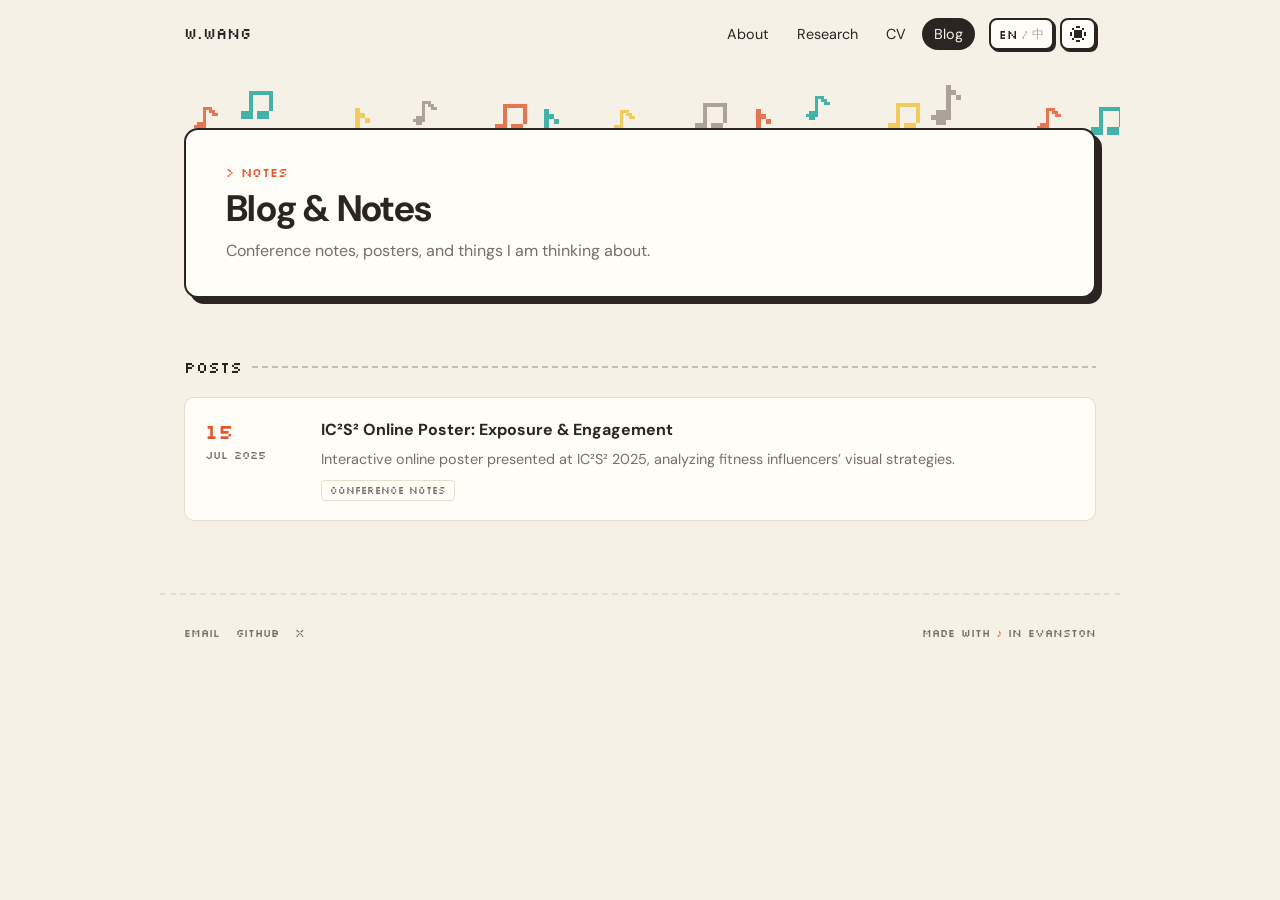
==== commit 83994392: "Redesign site with pixel-music theme, intro animation, zh/en and dark mode - New multi-page layout (" ====
--- a/blog.html
+++ b/blog.html
@@ -1,70 +1,73 @@
 <!DOCTYPE html>
 <html lang="en">
 <head>
-    <meta charset="UTF-8">
-    <meta name="viewport" content="width=device-width, initial-scale=1.0">
-    <title>Blog - Wenchang Wang</title>
-    <link rel="stylesheet" href="styles/main.css">
+<meta charset="UTF-8">
+<meta name="viewport" content="width=device-width, initial-scale=1.0">
+<meta name="description" content="Academic blog and notes by Wenchang Wang: conference notes, posters and research thoughts.">
+<meta name="author" content="Wenchang Wang">
+<meta name="robots" content="index, follow, max-image-preview:large">
+<link rel="canonical" href="https://wenchang-wang.github.io/blog.html">
+<meta property="og:title" content="Blog · Wenchang Wang">
+<meta property="og:description" content="Academic blog and notes by Wenchang Wang: conference notes, posters and research thoughts.">
+<meta property="og:type" content="website">
+<meta property="og:url" content="https://wenchang-wang.github.io/blog.html">
+<meta property="og:image" content="https://wenchang-wang.github.io/images/profile.JPG">
+<meta name="twitter:card" content="summary">
+<link rel="icon" type="image/svg+xml" href="data:image/svg+xml,<svg xmlns='http://www.w3.org/2000/svg' viewBox='0 0 8 8' shape-rendering='crispEdges'><rect width='8' height='8' rx='1' fill='%232a2522'/><path fill='%23f3c13a' d='M4 1h1v5H4zM5 1h1v1H5zM6 2h1v2H6zM2 5h2v1H2zM2 6h3v1H2z'/></svg>">
+<title>Blog · Wenchang Wang</title>
+<meta name="title-en" content="Blog · Wenchang Wang">
+<meta name="title-zh" content="博客 · 王文长">
+<script>(function(){var r=document.documentElement,t,l;try{t=localStorage.getItem('theme');l=localStorage.getItem('lang');}catch(e){}r.setAttribute('data-theme',t||(matchMedia('(prefers-color-scheme: dark)').matches?'dark':'light'));r.setAttribute('data-lang',l||((navigator.language||'').indexOf('zh')===0?'zh':'en'));})();</script>
+<link rel="preconnect" href="https://fonts.googleapis.com">
+<link rel="preconnect" href="https://fonts.gstatic.com" crossorigin>
+<link href="https://fonts.googleapis.com/css2?family=Silkscreen&family=DM+Sans:opsz,wght@9..40,400;9..40,500;9..40,700&display=swap" rel="stylesheet">
+<link rel="stylesheet" href="site.css">
 </head>
-<body class="has-hero">
-    <!-- Navigation -->
-    <nav class="navbar">
-        <div class="nav-container">
-            <a href="index.html" class="nav-logo">Wenchang Wang</a>
-            <ul class="nav-menu">
-                <li><a href="index.html">Home</a></li>
-                <li><a href="cv.html">CV</a></li>
-                <li><a href="research.html">Research</a></li>
-                <li><a href="blog.html" class="active">Blog</a></li>
-            </ul>
-            <button class="theme-toggle" data-theme-toggle type="button">theme: auto</button>
-        </div>
-    </nav>
+<body>
 
-    <div class="header-banner">
-        <img src="images/banner.JPG" alt="Blog Banner" class="banner-image">
-        <div class="banner-overlay">
-            <div class="hero-inner">
-                <p class="hero-kicker">Blog</p>
-                <h1>Notes From My Research Journey</h1>
-                <p class="hero-subtitle">Code, methods, conference notes, and reflections.</p>
-                <a href="#main-content" class="hero-scroll" data-scroll-next>Scroll</a>
-            </div>
-        </div>
+<nav><div class="in">
+  <a class="brand" href="index.html">W.WANG</a>
+  <div class="right">
+    <div class="links">
+      <a href="index.html"><span class="en">About</span><span class="zh">首页</span></a>
+      <a href="research.html"><span class="en">Research</span><span class="zh">研究</span></a>
+      <a href="cv.html"><span class="en">CV</span><span class="zh">简历</span></a>
+      <a class="on" href="blog.html"><span class="en">Blog</span><span class="zh">博客</span></a>
     </div>
+    <div class="ctrls">
+      <button class="ctl" data-act="lang" aria-label="Switch language / 切换语言"><span class="opt" data-v="en">EN</span><span class="sep">/</span><span class="opt" data-v="zh">中</span></button>
+      <button class="ctl" data-act="theme" aria-label="Toggle dark mode / 切换深色模式">
+        <svg class="i-sun" viewBox="0 0 8 8" shape-rendering="crispEdges" fill="currentColor"><rect x="3" y="0" width="2" height="1"/><rect x="3" y="7" width="2" height="1"/><rect x="0" y="3" width="1" height="2"/><rect x="7" y="3" width="1" height="2"/><rect x="1" y="1" width="1" height="1"/><rect x="6" y="1" width="1" height="1"/><rect x="1" y="6" width="1" height="1"/><rect x="6" y="6" width="1" height="1"/><rect x="2" y="2" width="4" height="4"/></svg>
+        <svg class="i-moon" viewBox="0 0 8 8" shape-rendering="crispEdges" fill="currentColor"><rect x="2" y="0" width="3" height="1"/><rect x="1" y="1" width="2" height="1"/><rect x="0" y="2" width="2" height="4"/><rect x="1" y="6" width="2" height="1"/><rect x="2" y="7" width="4" height="1"/><rect x="5" y="6" width="2" height="1"/><rect x="2" y="1" width="1" height="6"/><rect x="3" y="6" width="2" height="1"/></svg>
+      </button>
+    </div>
+  </div>
+</div></nav>
 
-    <!-- Main Content -->
-    <div class="main-container" id="main-content">
+<div class="stage short"><canvas></canvas></div>
 
-        <div class="blog-section">
-            <div class="blog-intro">
-                <h2>Academic Thoughts & Research Sharing</h2>
-                <p>Here I will share thoughts and insights on computational social science, political communication research, and academic career. Welcome to discuss and exchange ideas with me!</p>
-            </div>
+<main>
+  <div class="head">
+    <div class="kicker"><span class="en">&gt; NOTES</span><span class="zh">&gt; 手记</span></div>
+    <h1><span class="en">Blog &amp; Notes</span><span class="zh">学术博客与手记</span></h1>
+    <p><span class="en">Conference notes, posters, and things I am thinking about.</span><span class="zh">会议笔记、海报，以及最近在想的事情。</span></p>
+  </div>
 
-            <ul class="blog-list">
-                <li class="blog-item">
-                    <h3 class="blog-title">
-                        <a href="blog1/ic2s2-online-poster.html">IC2S2 Online Poster</a>
-                    </h3>
-                    <div class="blog-meta">
-                        <div class="blog-date">
-                            <span>📅</span>
-                            <span>July 15, 2025</span>
-                        </div>
-                        <div class="blog-category">
-                            <span>🏷️</span>
-                            <span>Conference Presentation</span>
-                        </div>
-                    </div>
-                    <div class="blog-excerpt">
-                        Interactive online poster presented at the 2025 IC2S2 Conference. This poster presents research on "Exposure and Engagement: Analyzing the Impact of Visual Strategies by Fitness Influencers on Social Media"...
-                    </div>
-                    <a href="blog1/ic2s2-online-poster.html" class="blog-read-more">Read More →</a>
-                </li>
-            </ul>
-        </div>
-    </div>
-    <script src="scripts/main.js" defer></script>
+  <h2><span class="en">Posts</span><span class="zh">文章</span></h2>
+  <div class="pubs">
+    <a class="post" href="blog1/ic2s2-online-poster.html">
+      <div class="date"><b>15</b>JUL 2025</div>
+      <div><div class="t">IC²S² Online Poster: Exposure &amp; Engagement</div>
+      <div class="m"><span class="en">Interactive online poster presented at IC²S² 2025, analyzing fitness influencers’ visual strategies.</span><span class="zh">IC²S² 2025 会议上展示的交互式在线海报，分析健身博主的视觉策略。</span></div>
+      <span class="tag"><span class="en">CONFERENCE NOTES</span><span class="zh">会议笔记</span></span></div>
+    </a>
+  </div>
+</main>
+
+<footer>
+  <div class="contact"><a href="mailto:wenchangwang2031@u.northwestern.edu">EMAIL</a><a href="https://github.com/dovejira">GITHUB</a><a href="https://x.com/divejira">X</a></div>
+  <div><span class="en">MADE WITH <span class="note">♪</span> IN EVANSTON</span><span class="zh">© 2026 王文长 · 伊文斯顿 <span class="note">♪</span></span></div>
+</footer>
+<script src="site.js"></script>
 </body>
 </html>
--- a/site.css
+++ b/site.css
@@ -0,0 +1,168 @@
+/* Wenchang Wang — "Tamed Pixel" theme (demo) */
+:root {
+  --bg:#f6f1e7; --paper:#fffdf8; --fg:#2a2522; --muted:#776e65; --line:#2a2522; --shadow:#2a2522; --soft:#e6ddcc;
+  --red:#e4572e; --teal:#17a398; --yellow:#f3c13a; --chip-fg:#2a2522;
+  --intro-bg:#1f1b18; --intro-fg:#f6f1e7;
+  color-scheme: light;
+}
+:root[data-theme="dark"] {
+  --bg:#191715; --paper:#221f1d; --fg:#f2ece2; --muted:#a69c90; --line:#5c544c; --shadow:#000; --soft:#35302c;
+  --red:#ff7a52; --teal:#3cc4b8; --yellow:#f3c13a;
+  color-scheme: dark;
+}
+* { box-sizing: border-box; margin: 0; padding: 0; }
+html { -webkit-text-size-adjust: 100%; }
+body { background: var(--bg); color: var(--fg); font: 16px/1.7 "DM Sans", system-ui, -apple-system, "PingFang SC", "Microsoft YaHei", sans-serif; -webkit-font-smoothing: antialiased; transition: background-color .25s, color .25s; }
+a { color: var(--fg); text-decoration: underline; text-decoration-color: var(--red); text-decoration-thickness: 2px; text-underline-offset: 3px; }
+a:hover { color: var(--red); }
+.px { font-family: Silkscreen, "PingFang SC", monospace; letter-spacing: .02em; }
+
+/* language switching */
+html[data-lang="zh"] .en, html:not([data-lang="zh"]) .zh { display: none !important; }
+
+/* ===== Nav ===== */
+nav .in { max-width: 960px; margin: 0 auto; padding: 18px 24px; display: flex; justify-content: space-between; align-items: center; gap: 12px; }
+nav .brand { font-family: Silkscreen; font-size: .95rem; text-decoration: none; white-space: nowrap; }
+nav .right { display: flex; align-items: center; gap: 14px; }
+nav .links { display: flex; gap: 4px; }
+nav .links a { text-decoration: none; padding: 4px 12px; border-radius: 999px; font-size: .9rem; white-space: nowrap; }
+nav .links a.on { background: var(--fg); color: var(--bg); }
+.ctrls { display: flex; gap: 6px; }
+.ctl { height: 32px; min-width: 32px; padding: 0 8px; border: 2px solid var(--line); border-radius: 8px; background: var(--paper); color: var(--fg); box-shadow: 2px 2px 0 var(--shadow); cursor: pointer; display: inline-flex; align-items: center; justify-content: center; font: 12px Silkscreen, monospace; transition: transform .1s, box-shadow .1s; }
+.ctl:hover { transform: translate(-1px,-1px); box-shadow: 3px 3px 0 var(--shadow); }
+.ctl:active { transform: translate(1px,1px); box-shadow: 1px 1px 0 var(--shadow); }
+.ctl svg { width: 16px; height: 16px; display: block; }
+.ctl .opt { opacity: .4; } .ctl .opt.on { opacity: 1; }
+.ctl .sep { opacity: .3; margin: 0 3px; }
+:root[data-theme="dark"] .i-sun, :root:not([data-theme="dark"]) .i-moon { display: none; }
+
+/* ===== Note band ===== */
+.stage { position: relative; height: 140px; overflow: hidden; max-width: 960px; margin: 0 auto; }
+.stage.short { height: 90px; }
+.stage canvas { position: absolute; inset: 0; width: 100%; height: 100%; }
+
+main { max-width: 960px; margin: 0 auto; padding: 0 24px 72px; }
+
+/* ===== Hero card ===== */
+.hero { background: var(--paper); border: 2px solid var(--line); border-radius: 14px; box-shadow: 6px 6px 0 var(--shadow); padding: 40px; display: grid; grid-template-columns: 180px 1fr; gap: 40px; align-items: center; margin-top: -40px; position: relative; }
+.hero img { width: 180px; height: 180px; object-fit: cover; border-radius: 12px; border: 2px solid var(--line); }
+.kicker { font-family: Silkscreen, "PingFang SC", sans-serif; font-size: .8rem; color: var(--red); }
+.hero h1, .head h1 { font-size: 2.8rem; line-height: 1.1; font-weight: 700; letter-spacing: -.02em; margin-top: 4px; }
+.hero h1 .cn { font-size: 1.3rem; font-weight: 500; color: var(--muted); margin-left: 10px; letter-spacing: 0; white-space: nowrap; }
+.hero .role { color: var(--muted); margin-top: 6px; }
+.hero .lede { margin-top: 16px; font-size: 1.05rem; max-width: 34em; }
+.btns { display: flex; flex-wrap: wrap; gap: 8px; margin-top: 20px; }
+.btn { text-decoration: none; font-size: .85rem; font-weight: 500; padding: 6px 14px; border: 2px solid var(--line); border-radius: 8px; background: var(--paper); box-shadow: 2px 2px 0 var(--shadow); transition: transform .1s, box-shadow .1s; display: inline-flex; align-items: center; gap: 6px; }
+.btn:hover { color: var(--fg); transform: translate(-1px,-1px); box-shadow: 3px 3px 0 var(--shadow); }
+.btn.main { background: var(--yellow); color: #2a2522; }
+
+/* page header for inner pages */
+.head { background: var(--paper); border: 2px solid var(--line); border-radius: 14px; box-shadow: 6px 6px 0 var(--shadow); padding: 32px 40px; margin-top: -30px; position: relative; }
+.head h1 { font-size: 2.3rem; }
+.head p { color: var(--muted); margin-top: 8px; max-width: 40em; }
+
+/* ===== Sections ===== */
+h2 { font-family: Silkscreen, "PingFang SC", sans-serif; font-weight: 400; font-size: 1rem; margin: 56px 0 16px; display: flex; align-items: center; gap: 10px; }
+html[data-lang="zh"] h2 { font-weight: 700; letter-spacing: .1em; }
+h2::after { content: ""; flex: 1; height: 2px; background: repeating-linear-gradient(90deg, var(--fg) 0 6px, transparent 6px 10px); opacity: .25; }
+
+.two { display: grid; grid-template-columns: 1fr 1fr; gap: 28px; }
+.focus li, .news li { list-style: none; border-bottom: 1px solid var(--soft); }
+.focus li { display: flex; gap: 12px; padding: 12px 0; }
+.focus .k { font-family: Silkscreen; font-size: .75rem; padding-top: 4px; color: var(--red); }
+.news li { padding: 10px 0; }
+.news .d { font-family: Silkscreen, "PingFang SC", sans-serif; font-size: .7rem; color: var(--muted); display: block; }
+
+.pubs { display: grid; gap: 12px; }
+.pub { background: var(--paper); border: 1px solid var(--soft); border-radius: 10px; padding: 16px 20px; display: grid; grid-template-columns: 1fr auto; gap: 16px; align-items: start; transition: border-color .15s, transform .15s; }
+.pub:hover { border-color: var(--line); transform: translateY(-1px); }
+.pub .t { font-weight: 500; }
+.pub .m { color: var(--muted); font-size: .88rem; }
+.pub .m strong { color: var(--fg); }
+.badge { font-family: Silkscreen, "PingFang SC", sans-serif; font-size: .65rem; white-space: nowrap; padding: 2px 8px; border-radius: 4px; color: #fff; }
+.b-cscw { background: var(--teal); } .b-ica { background: var(--red); } .b-arx { background: var(--muted); } .b-jrnl { background: #6d4ad1; } .b-aejmc { background: #c98a12; }
+.more { display: inline-block; margin-top: 14px; font-size: .9rem; }
+
+.edu { background: var(--paper); border: 1px solid var(--soft); border-radius: 10px; padding: 4px 20px; }
+.ed { display: grid; grid-template-columns: 40px 1fr auto; gap: 16px; align-items: center; padding: 14px 0; }
+.ed + .ed { border-top: 1px dashed var(--soft); }
+.ed img { width: 40px; height: 40px; object-fit: contain; background: #fff; border-radius: 8px; padding: 3px; border: 1px solid var(--soft); }
+.ed .s { font-weight: 700; }
+.ed .m { color: var(--muted); font-size: .88rem; }
+.ed .y { font-family: Silkscreen, "PingFang SC", sans-serif; font-size: .68rem; color: var(--muted); white-space: nowrap; }
+
+/* CV page */
+.cv-card { display: grid; grid-template-columns: 1fr auto; gap: 24px; align-items: center; background: var(--paper); border: 1px solid var(--soft); border-radius: 10px; padding: 20px 24px; }
+.cv-card .m { color: var(--muted); font-size: .9rem; }
+.pdf { margin-top: 16px; width: 100%; height: 80vh; min-height: 520px; border: 2px solid var(--line); border-radius: 10px; background: var(--paper); }
+
+/* Blog */
+.post { display: grid; grid-template-columns: 96px 1fr; gap: 20px; background: var(--paper); border: 1px solid var(--soft); border-radius: 10px; padding: 18px 20px; text-decoration: none; transition: border-color .15s, transform .15s; }
+.post:hover { color: var(--fg); border-color: var(--line); transform: translateY(-1px); }
+.post .date { font-family: Silkscreen; font-size: .7rem; color: var(--muted); line-height: 1.5; }
+.post .date b { display: block; font-size: 1.3rem; color: var(--red); font-weight: 400; }
+.post .t { font-weight: 700; }
+.post .m { color: var(--muted); font-size: .9rem; margin-top: 4px; }
+.post .tag { display: inline-block; margin-top: 8px; font-family: Silkscreen; font-size: .62rem; padding: 1px 8px; border: 1px solid var(--soft); border-radius: 4px; color: var(--muted); }
+
+/* Footer */
+footer { max-width: 960px; margin: 0 auto; padding: 28px 24px 40px; display: flex; justify-content: space-between; align-items: center; gap: 16px; flex-wrap: wrap; font-family: Silkscreen, sans-serif; font-size: .7rem; color: var(--muted); border-top: 2px dashed var(--soft); }
+footer .contact { display: flex; gap: 16px; flex-wrap: wrap; }
+footer a { color: var(--muted); text-decoration: none; }
+footer a:hover { color: var(--red); }
+footer .note { font-family: "DM Sans", sans-serif; color: var(--red); }
+
+/* ===== Opening animation ===== */
+#intro { position: fixed; inset: 0; z-index: 100; background: var(--intro-bg); color: var(--intro-fg); cursor: pointer; user-select: none; }
+#intro canvas { position: absolute; inset: 0; width: 100%; height: 100%; }
+#intro .box { position: absolute; inset: 0; display: flex; flex-direction: column; align-items: center; justify-content: center; gap: 22px; transition: opacity .25s; }
+#intro .top { height: 64px; display: flex; align-items: flex-end; justify-content: center; }
+#intro .eq { display: flex; gap: 5px; height: 40px; align-items: flex-end; transition: opacity .2s; }
+#intro .eq i { width: 10px; background: var(--yellow); animation: eq .5s steps(4) infinite alternate; }
+#intro .eq i:nth-child(2) { background: #e4572e; animation-delay: -.2s; }
+#intro .eq i:nth-child(3) { background: #17a398; animation-delay: -.35s; }
+#intro .eq i:nth-child(5) { background: #e4572e; animation-delay: -.42s; }
+#intro .eq i:nth-child(6) { background: #17a398; animation-delay: -.15s; }
+#intro .eq i:nth-child(7) { background: var(--yellow); animation-delay: -.3s; }
+@keyframes eq { from { height: 6px; } to { height: 40px; } }
+#intro .notes { display: none; gap: 14px; align-items: flex-end; }
+#intro .notes svg { width: 40px; height: 40px; animation: hop .9s steps(6) infinite; }
+@keyframes hop { 0%,100% { transform: translateY(0); } 30% { transform: translateY(-22px); } 55% { transform: translateY(-6px); } 70% { transform: translateY(0); } }
+#intro .logo { font-family: Silkscreen; font-size: clamp(2rem, 8vw, 3.6rem); letter-spacing: .04em; min-height: 1.3em; }
+#intro .logo .c { display: inline-block; width: .5em; height: .85em; background: var(--yellow); vertical-align: -.08em; margin-left: 4px; animation: blink .5s steps(1) infinite; }
+@keyframes blink { 50% { opacity: 0; } }
+#intro .bar { width: 240px; height: 16px; border: 2px solid var(--intro-fg); padding: 2px; }
+#intro .bar b { display: block; height: 100%; width: 0; background: var(--intro-fg); }
+#intro .pct { font-family: Silkscreen; font-size: .7rem; opacity: .7; min-width: 12em; text-align: center; }
+#intro .enter { display: none; font-family: Silkscreen, "PingFang SC", sans-serif; font-size: .85rem; padding: 8px 18px; border: 2px solid var(--intro-fg); box-shadow: 3px 3px 0 var(--yellow); animation: pulse 1s steps(2) infinite; }
+@keyframes pulse { 50% { box-shadow: 3px 3px 0 #e4572e; color: var(--yellow); } }
+#intro.ready .eq, #intro.ready .bar, #intro.ready .pct { display: none; }
+#intro.ready .notes, #intro.ready .enter { display: flex; }
+#intro .tip { position: absolute; bottom: 28px; left: 0; right: 0; text-align: center; font-family: Silkscreen; font-size: .6rem; opacity: .35; }
+body.intro-on { overflow: hidden; }
+body.intro-on .hero, body.intro-on .stage { opacity: 0; }
+.hero.pop { animation: pop .55s cubic-bezier(.3,1.6,.5,1) both; }
+@keyframes pop { from { opacity: 0; transform: translateY(18px) scale(.97); } to { opacity: 1; transform: none; } }
+.stage.pop { animation: fadein .6s .15s both; }
+@keyframes fadein { from { opacity: 0; } }
+
+/* ===== Responsive ===== */
+@media (max-width: 760px) {
+  nav .in { flex-wrap: wrap; padding: 14px 16px; }
+  nav .right { width: 100%; justify-content: space-between; }
+  nav .links a { padding: 4px 10px; font-size: .85rem; }
+  main { padding: 0 16px 56px; }
+  .hero { grid-template-columns: 1fr; padding: 24px; gap: 18px; }
+  .hero img { width: 110px; height: 110px; }
+  .hero h1 { font-size: 2rem; }
+  .head { padding: 22px 24px; } .head h1 { font-size: 1.8rem; }
+  .two, .pub, .cv-card { grid-template-columns: 1fr; }
+  .two { gap: 0; }
+  .pub .badge { justify-self: start; order: -1; }
+  .ed { grid-template-columns: 40px 1fr; }
+  .ed .y { grid-column: 2; margin-top: -10px; }
+  .post { grid-template-columns: 1fr; gap: 6px; }
+  .pdf { height: 60vh; min-height: 380px; }
+  footer { padding: 24px 16px 32px; }
+}
+@media (prefers-reduced-motion: reduce) { *, *::before, *::after { animation: none !important; transition: none !important; } }
